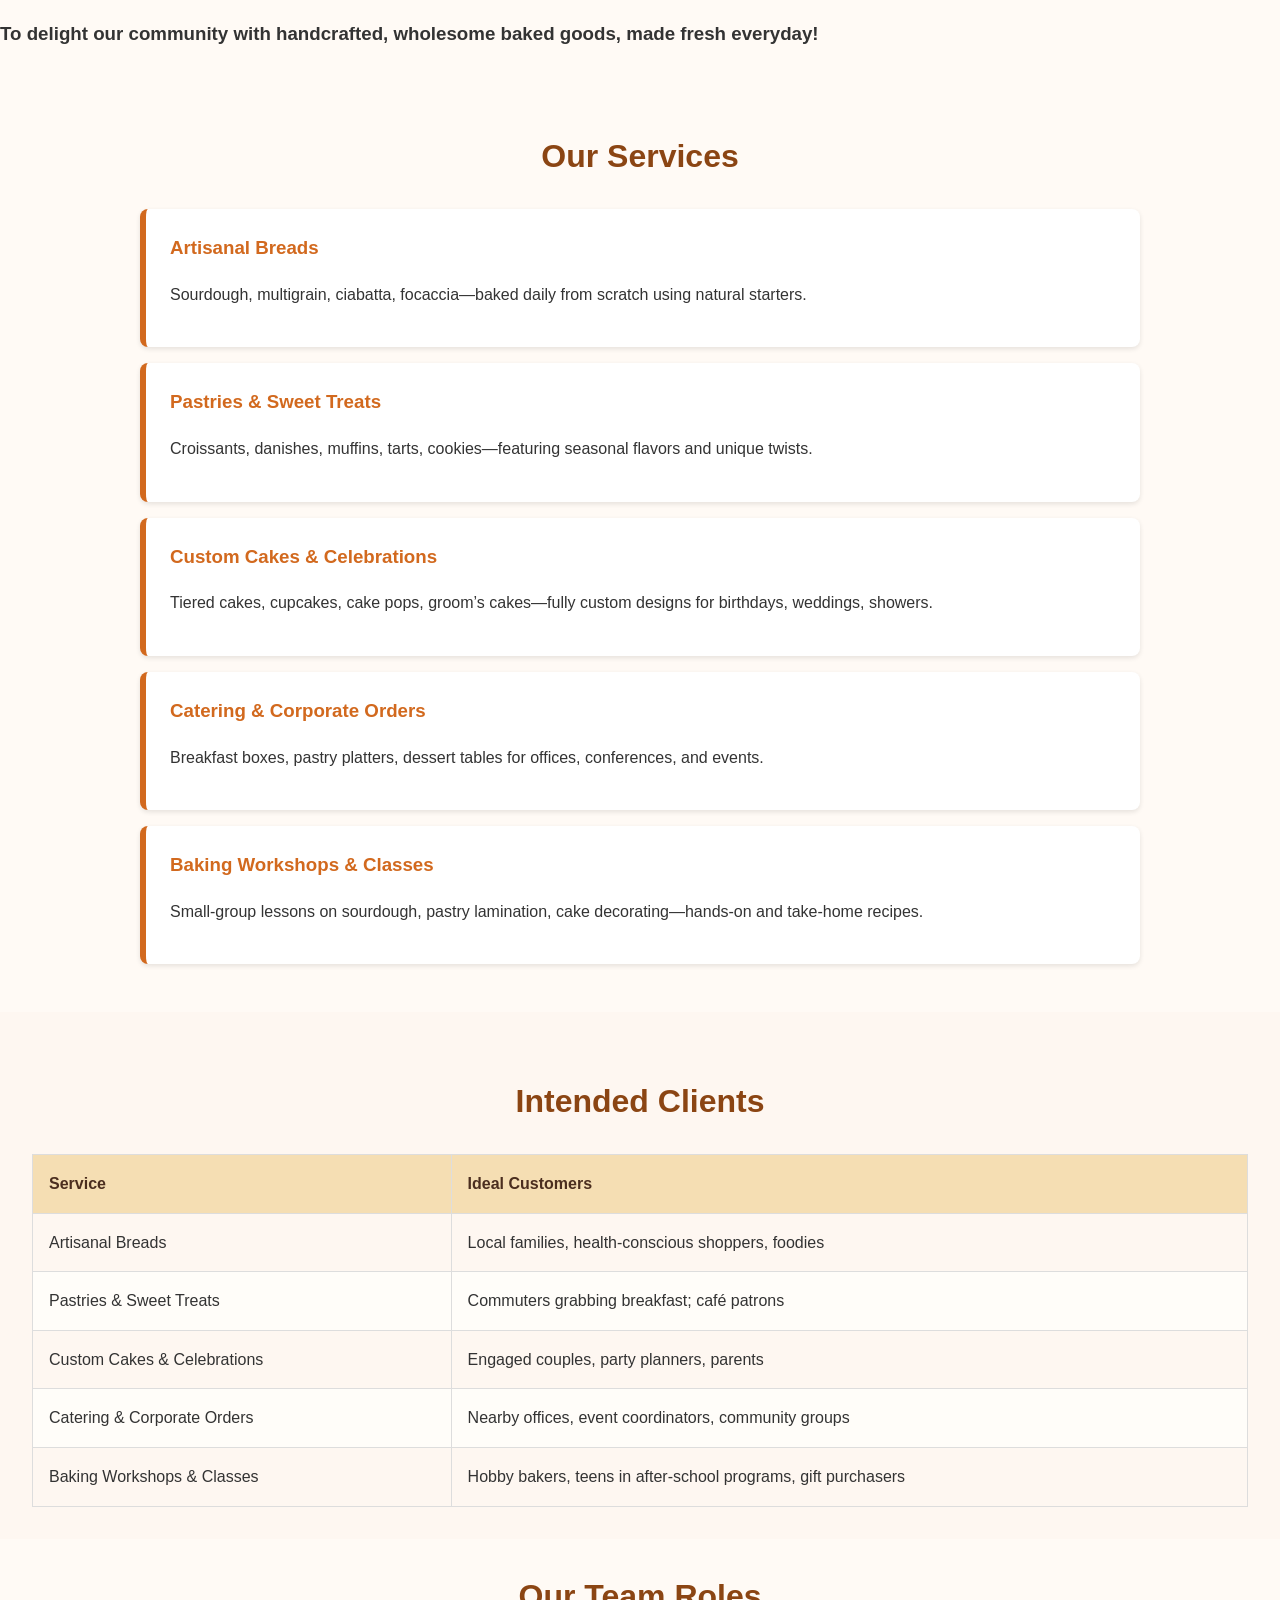
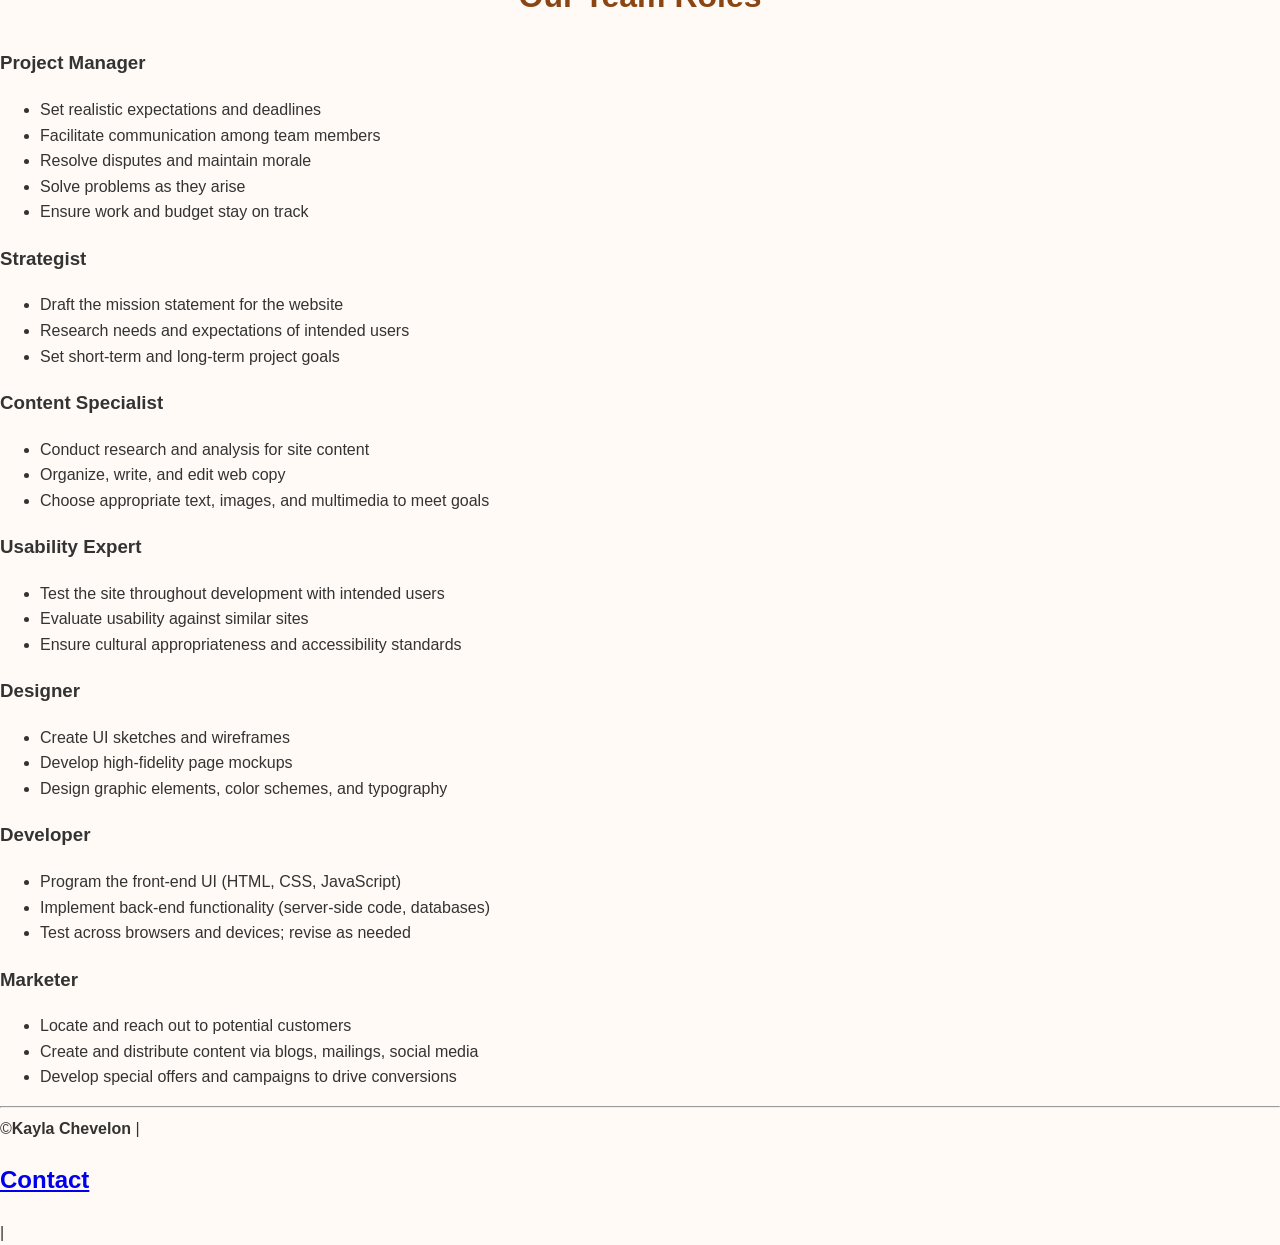
==== AwakenDelights.html @ bb623cba "Initial commit" ====
<!DOCTYPE html>
<html lang="en-us">
<!--[if lt IE 9]> 
    <script src="http://html5shim.googlecode.com/svn/trunk/html5.js"></script> 
<![endif]-->
<head>
    <title>Awaken Delights</title>
    <meta charset="utf-8">
    <meta name="viewport" content="width=device-width, initial-scale=1.0">
    <!--CSS Styles on page-->
    <style>
    </style>
        <header>
            <h3>To delight our community with handcrafted, wholesome baked goods, made fresh everyday!</h3>
        </header>
    <nav>
    </nav>
    <link rel="stylesheet" href="/bakery.css">
    <main>
        <section id="services">
            <h2>Our Services</h2>
          
            <article>
              <h3>Artisanal Breads</h3>
              <p>Sourdough, multigrain, ciabatta, focaccia—baked daily from scratch using natural starters.</p>
            </article>
          
            <article>
              <h3>Pastries & Sweet Treats</h3>
              <p>Croissants, danishes, muffins, tarts, cookies—featuring seasonal flavors and unique twists.</p>
            </article>
          
            <article>
              <h3>Custom Cakes & Celebrations</h3>
              <p>Tiered cakes, cupcakes, cake pops, groom’s cakes—fully custom designs for birthdays, weddings, showers.</p>
            </article>
          
            <article>
              <h3>Catering & Corporate Orders</h3>
              <p>Breakfast boxes, pastry platters, dessert tables for offices, conferences, and events.</p>
            </article>
          
            <article>
              <h3>Baking Workshops & Classes</h3>
              <p>Small-group lessons on sourdough, pastry lamination, cake decorating—hands-on and take-home recipes.</p>
            </article>
          </section>
          
          <section id="clients">
            <h2>Intended Clients</h2>
            <table>
              <thead>
                <tr>
                  <th>Service</th>
                  <th>Ideal Customers</th>
                </tr>
              </thead>
              <tbody>
                <tr>
                  <td>Artisanal Breads</td>
                  <td>Local families, health-conscious shoppers, foodies</td>
                </tr>
                <tr>
                  <td>Pastries & Sweet Treats</td>
                  <td>Commuters grabbing breakfast; café patrons</td>
                </tr>
                <tr>
                  <td>Custom Cakes & Celebrations</td>
                  <td>Engaged couples, party planners, parents</td>
                </tr>
                <tr>
                  <td>Catering & Corporate Orders</td>
                  <td>Nearby offices, event coordinators, community groups</td>
                </tr>
                <tr>
                  <td>Baking Workshops & Classes</td>
                  <td>Hobby bakers, teens in after-school programs, gift purchasers</td>
                </tr>
              </tbody>
            </table>
          </section>
          <section id="team-roles">
            <h2>Our Team Roles</h2>

            <article>
                <h3>Project Manager</h3>
                <ul>
                    <li>Set realistic expectations and deadlines</li>
                    <li>Facilitate communication among team members</li>
                    <li>Resolve disputes and maintain morale</li>
                    <li>Solve problems as they arise</li>
                    <li>Ensure work and budget stay on track</li>
                </ul>
            </article>

            <article>
                <h3>Strategist</h3>
                <ul>
                    <li>Draft the mission statement for the website</li>
                    <li>Research needs and expectations of intended users</li>
                    <li>Set short-term and long-term project goals</li>
                </ul>
            </article>

            <article>
                <h3>Content Specialist</h3>
                <ul>
                    <li>Conduct research and analysis for site content</li>
                    <li>Organize, write, and edit web copy</li>
                    <li>Choose appropriate text, images, and multimedia to meet goals</li>
                </ul>
            </article>

            <article>
                <h3>Usability Expert</h3>
                <ul>
                    <li>Test the site throughout development with intended users</li>
                    <li>Evaluate usability against similar sites</li>
                    <li>Ensure cultural appropriateness and accessibility standards</li>
                </ul>
            </article>

            <article>
                <h3>Designer</h3>
                <ul>
                    <li>Create UI sketches and wireframes</li>
                    <li>Develop high-fidelity page mockups</li>
                    <li>Design graphic elements, color schemes, and typography</li>
                </ul>
            </article>

            <article>
                <h3>Developer</h3>
                <ul>
                    <li>Program the front-end UI (HTML, CSS, JavaScript)</li>
                    <li>Implement back-end functionality (server-side code, databases)</li>
                    <li>Test across browsers and devices; revise as needed</li>
                </ul>
            </article>

            <article>
                <h3>Marketer</h3>
                <ul>
                    <li>Locate and reach out to potential customers</li>
                    <li>Create and distribute content via blogs, mailings, social media</li>
                    <li>Develop special offers and campaigns to drive conversions</li>
                </ul>
            </article>
            </section>
    </main>
<footer>
        <hr>
        <!--Contact Information-->
        &copy;<strong>Kayla Chevelon</strong> | 
        <a href="mailto:chevk7@mail.broward.edu"><h2>Contact</h2></a> | 
</footer>
</html>
---- bakery.css ----
/* General Styles */
body {
    font-family: 'Segoe UI', sans-serif;
    background-color: #fffaf5;
    color: #333;
    margin: 0;
    padding: 0;
    line-height: 1.6;
  }
  
  /* Section Headings */
  section h2 {
    text-align: center;
    font-size: 2rem;
    margin-top: 2rem;
    color: #8b4513; /* Rich brown for warmth */
  }
  
  /* Services Section */
  #services {
    padding: 2rem;
    max-width: 1000px;
    margin: auto;
  }
  
  #services article {
    background-color: #fff;
    border-left: 6px solid #d2691e; /* Cinnamon-like accent */
    padding: 1.5rem;
    margin: 1rem 0;
    box-shadow: 0 2px 5px rgba(0,0,0,0.1);
    border-radius: 8px;
  }
  
  #services h3 {
    margin-top: 0;
    color: #d2691e;
  }
  
  /* Clients Section */
  #clients {
    background-color: #fef7f1;
    padding: 2rem;
  }
  
  #clients table {
    width: 100%;
    border-collapse: collapse;
    margin-top: 1rem;
  }
  
  #clients th,
  #clients td {
    padding: 1rem;
    border: 1px solid #ddd;
    text-align: left;
  }
  
  #clients th {
    background-color: #f5deb3; /* Light wheat color */
    color: #4b2e1f;
  }
  
  #clients tbody tr:nth-child(even) {
    background-color: #fffdf9;
  }
  
  #clients tbody tr:hover {
    background-color: #fce8d5;
  }
  
  /* Responsive Design */
  @media (max-width: 768px) {
    #services, #clients {
      padding: 1rem;
    }
  
    #clients table, #clients thead, #clients tbody, #clients th, #clients td, #clients tr {
      display: block;
    }
  
    #clients tr {
      margin-bottom: 1rem;
    }
  
    #clients td {
      padding-left: 50%;
      position: relative;
    }
  
    #clients td::before {
      content: attr(data-label);
      position: absolute;
      left: 1rem;
      font-weight: bold;
      color: #8b4513;
    }
  
    #clients th {
      display: none;
    }
  }
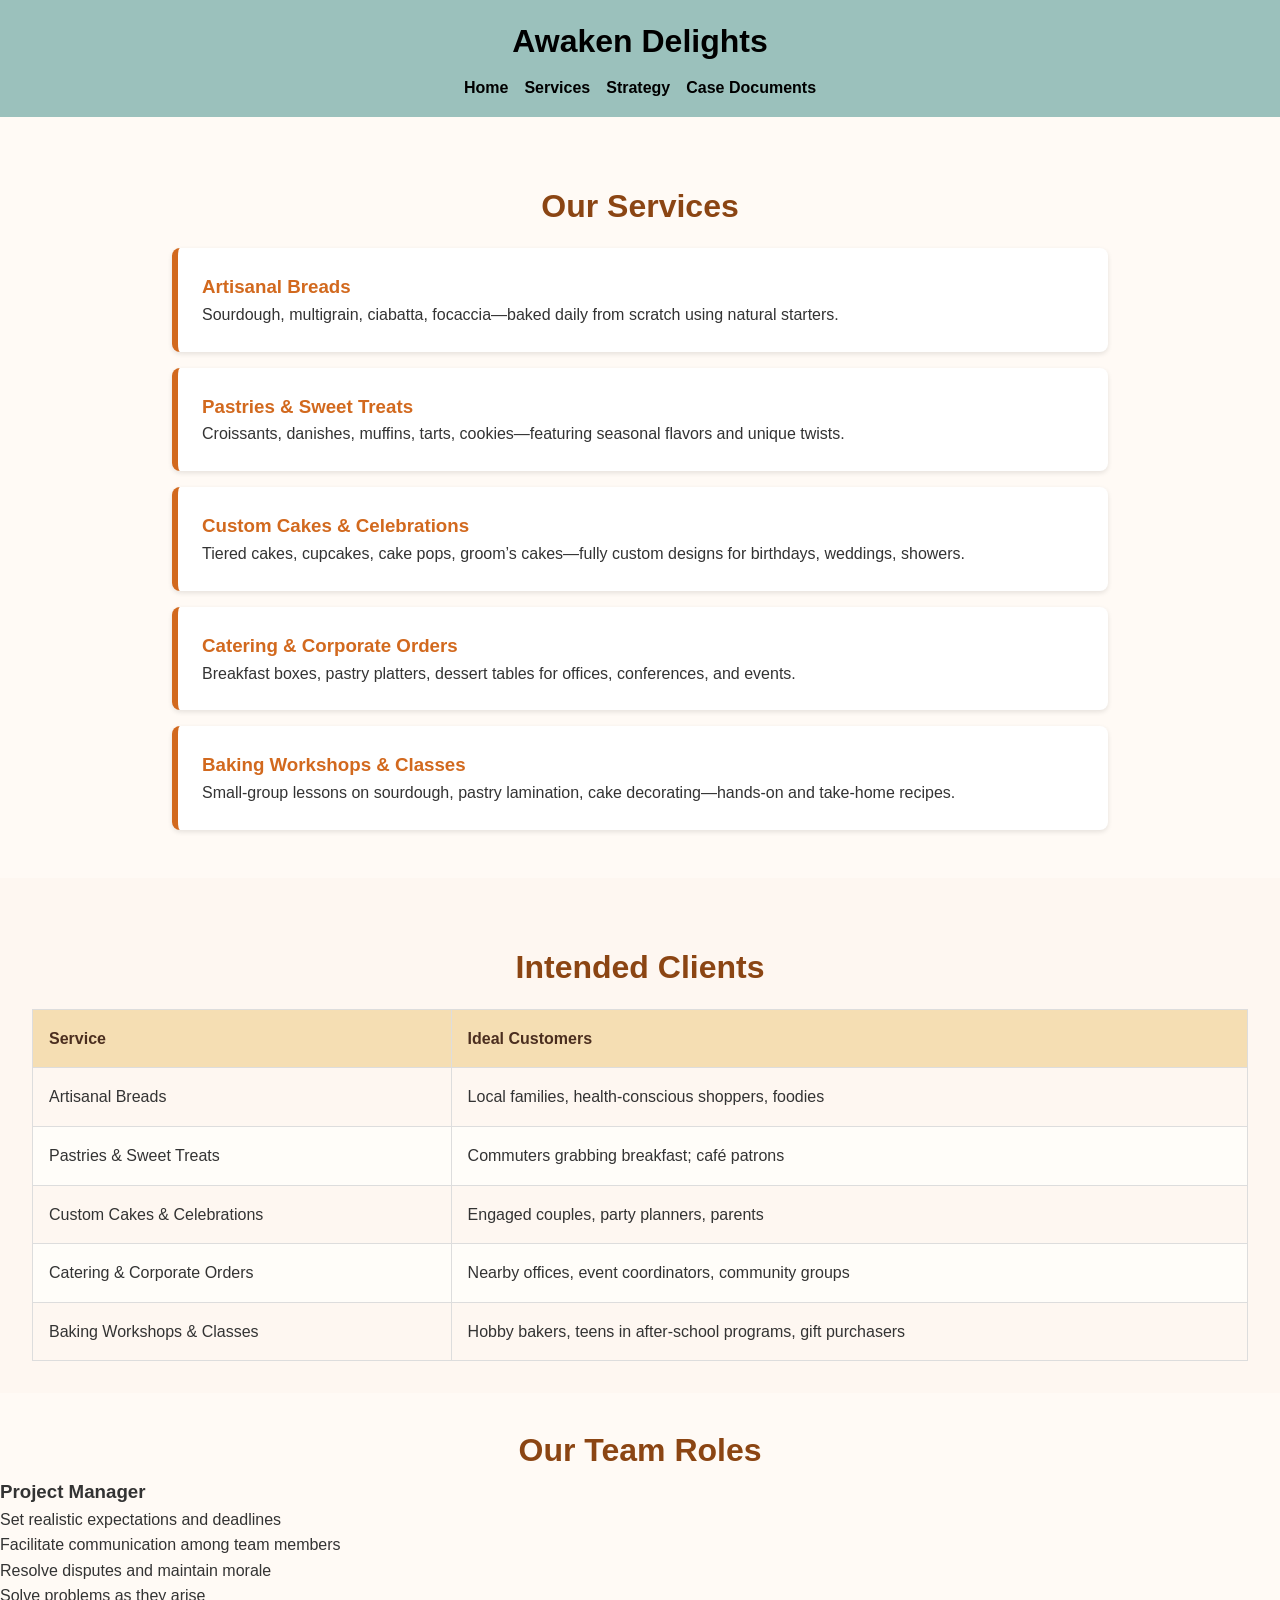
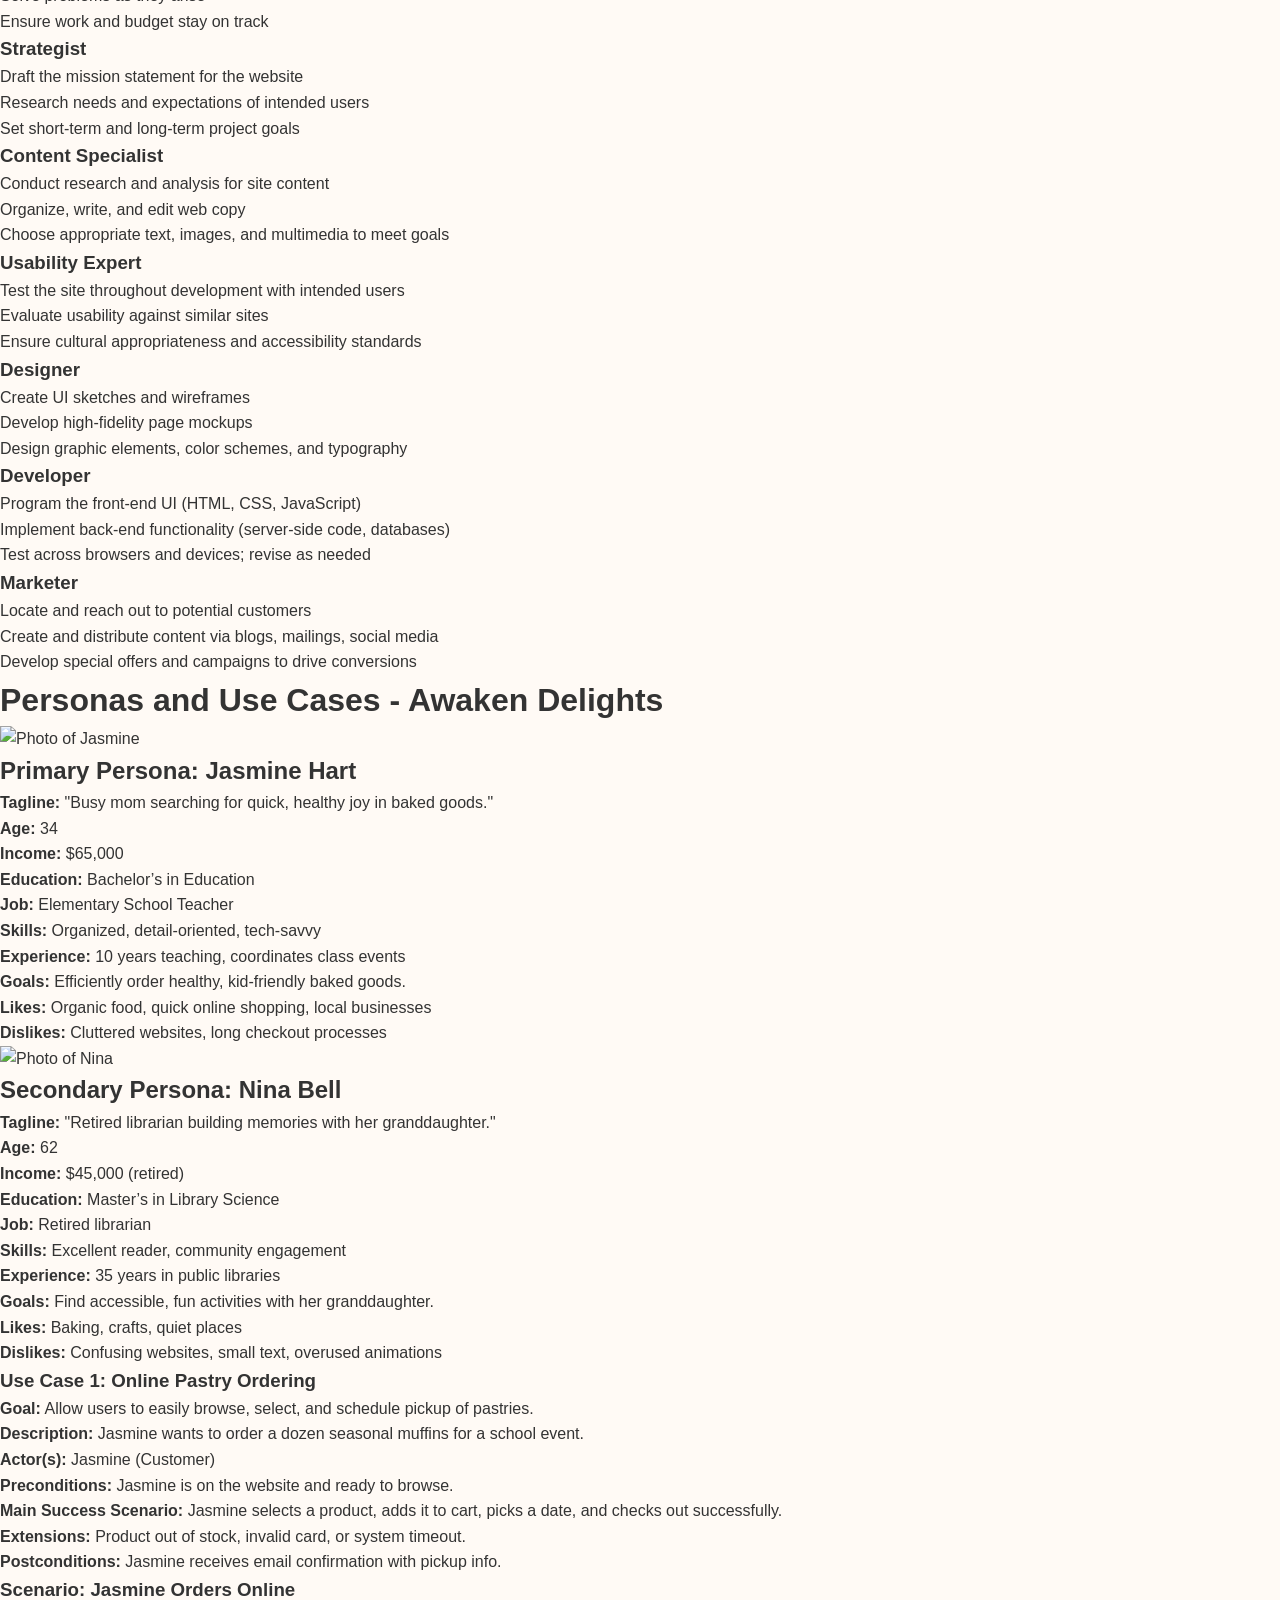
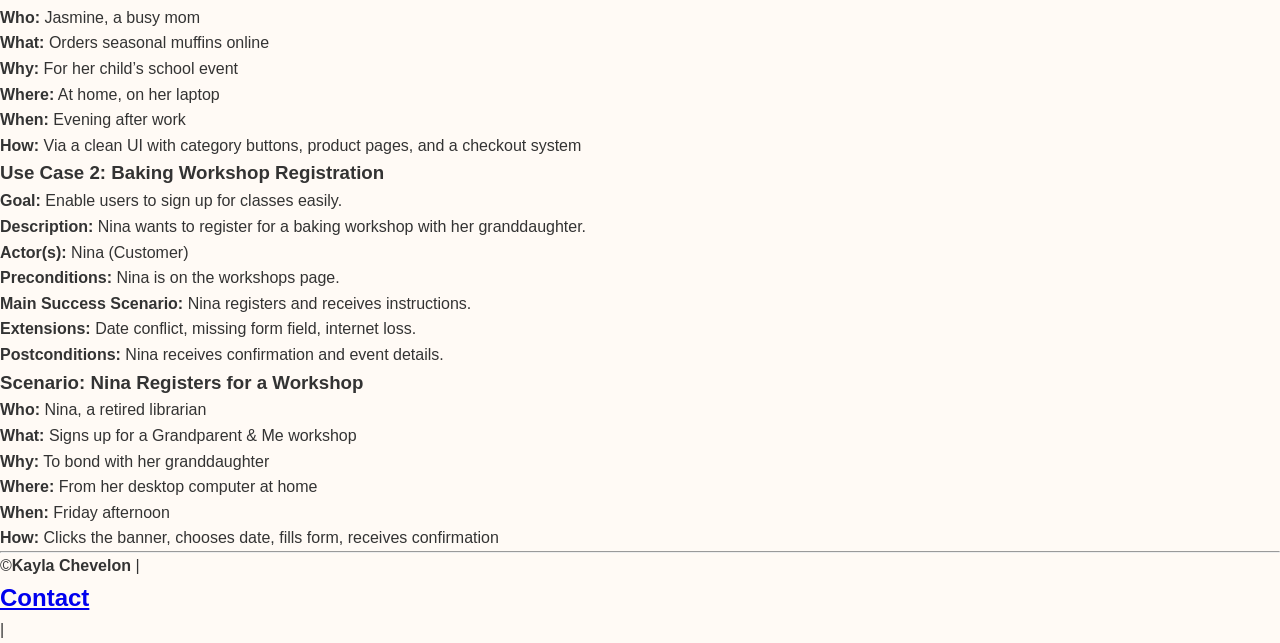
==== commit e17fa33e: "Changed html parts and added logos" ====
--- a/AwakenDelights.html
+++ b/AwakenDelights.html
@@ -10,12 +10,22 @@
     <!--CSS Styles on page-->
     <style>
     </style>
-        <header>
-            <h3>To delight our community with handcrafted, wholesome baked goods, made fresh everyday!</h3>
-        </header>
+    <link rel="stylesheet" href="/bakery2.css">
+    <link rel="stylesheet" href="/bakery.css">
+</head>
+<body>
+
+  <header class="site-header">
+    <h1>Awaken Delights</h1>
     <nav>
+      <ul class="nav-list">
+        <li><a href="index.html">Home</a></li>
+        <li><a href="/AwakenDelights.html">Services</a></li>
+        <li><a href="/strategy.html">Strategy</a></li>
+        <li><a href="/lab3.html">Case Documents</a></li>
+      </ul>
     </nav>
-    <link rel="stylesheet" href="/bakery.css">
+  </header>
     <main>
         <section id="services">
             <h2>Our Services</h2>
@@ -147,6 +157,89 @@
                 </ul>
             </article>
             </section>
+            <div class="container">
+    <h1>Personas and Use Cases - Awaken Delights</h1>
+
+    <div class="persona">
+      <div class="persona-header">
+        <img src="https://via.placeholder.com/100" alt="Photo of Jasmine">
+        <div>
+          <h2>Primary Persona: Jasmine Hart</h2>
+          <p><strong>Tagline:</strong> "Busy mom searching for quick, healthy joy in baked goods."
+        </div>
+      </div>
+      <p><strong>Age:</strong> 34<br>
+         <strong>Income:</strong> $65,000<br>
+         <strong>Education:</strong> Bachelor’s in Education</p>
+      <p><strong>Job:</strong> Elementary School Teacher<br>
+         <strong>Skills:</strong> Organized, detail-oriented, tech-savvy<br>
+         <strong>Experience:</strong> 10 years teaching, coordinates class events</p>
+      <p><strong>Goals:</strong> Efficiently order healthy, kid-friendly baked goods.<br>
+         <strong>Likes:</strong> Organic food, quick online shopping, local businesses<br>
+         <strong>Dislikes:</strong> Cluttered websites, long checkout processes</p>
+    </div>
+
+    <div class="persona">
+      <div class="persona-header">
+        <img src="https://via.placeholder.com/100" alt="Photo of Nina">
+        <div>
+          <h2>Secondary Persona: Nina Bell</h2>
+          <p><strong>Tagline:</strong> "Retired librarian building memories with her granddaughter."
+        </div>
+      </div>
+      <p><strong>Age:</strong> 62<br>
+         <strong>Income:</strong> $45,000 (retired)<br>
+         <strong>Education:</strong> Master’s in Library Science</p>
+      <p><strong>Job:</strong> Retired librarian<br>
+         <strong>Skills:</strong> Excellent reader, community engagement<br>
+         <strong>Experience:</strong> 35 years in public libraries</p>
+      <p><strong>Goals:</strong> Find accessible, fun activities with her granddaughter.<br>
+         <strong>Likes:</strong> Baking, crafts, quiet places<br>
+         <strong>Dislikes:</strong> Confusing websites, small text, overused animations</p>
+    </div>
+
+    <div class="use-case">
+      <h3>Use Case 1: Online Pastry Ordering</h3>
+      <p><strong>Goal:</strong> Allow users to easily browse, select, and schedule pickup of pastries.</p>
+      <p><strong>Description:</strong> Jasmine wants to order a dozen seasonal muffins for a school event.</p>
+      <p><strong>Actor(s):</strong> Jasmine (Customer)</p>
+      <p><strong>Preconditions:</strong> Jasmine is on the website and ready to browse.</p>
+      <p><strong>Main Success Scenario:</strong> Jasmine selects a product, adds it to cart, picks a date, and checks out successfully.</p>
+      <p><strong>Extensions:</strong> Product out of stock, invalid card, or system timeout.</p>
+      <p><strong>Postconditions:</strong> Jasmine receives email confirmation with pickup info.</p>
+    </div>
+
+    <div class="scenario">
+      <h3>Scenario: Jasmine Orders Online</h3>
+      <p><strong>Who:</strong> Jasmine, a busy mom</p>
+      <p><strong>What:</strong> Orders seasonal muffins online</p>
+      <p><strong>Why:</strong> For her child’s school event</p>
+      <p><strong>Where:</strong> At home, on her laptop</p>
+      <p><strong>When:</strong> Evening after work</p>
+      <p><strong>How:</strong> Via a clean UI with category buttons, product pages, and a checkout system</p>
+    </div>
+
+    <div class="use-case">
+      <h3>Use Case 2: Baking Workshop Registration</h3>
+      <p><strong>Goal:</strong> Enable users to sign up for classes easily.</p>
+      <p><strong>Description:</strong> Nina wants to register for a baking workshop with her granddaughter.</p>
+      <p><strong>Actor(s):</strong> Nina (Customer)</p>
+      <p><strong>Preconditions:</strong> Nina is on the workshops page.</p>
+      <p><strong>Main Success Scenario:</strong> Nina registers and receives instructions.</p>
+      <p><strong>Extensions:</strong> Date conflict, missing form field, internet loss.</p>
+      <p><strong>Postconditions:</strong> Nina receives confirmation and event details.</p>
+    </div>
+
+    <div class="scenario">
+      <h3>Scenario: Nina Registers for a Workshop</h3>
+      <p><strong>Who:</strong> Nina, a retired librarian</p>
+      <p><strong>What:</strong> Signs up for a Grandparent & Me workshop</p>
+      <p><strong>Why:</strong> To bond with her granddaughter</p>
+      <p><strong>Where:</strong> From her desktop computer at home</p>
+      <p><strong>When:</strong> Friday afternoon</p>
+      <p><strong>How:</strong> Clicks the banner, chooses date, fills form, receives confirmation</p>
+    </div>
+  </div>
     </main>
 <footer>
         <hr>
--- a/bakery2.css
+++ b/bakery2.css
@@ -0,0 +1,76 @@
+/* 1. CSS Variables for Your New Color Palette */
+:root {
+    /* --color-bg: #f2eea8;      soft cream */
+    --color-primary: #9BC1BC; /* sage green */
+    --color-accent: #F49097;  /* warm coral */
+    --color-text: #333333;    /* dark gray for legibility */
+  }
+  /* Site Architecture */
+  /* Home (index.html)
+├─ Menu (menu.html)
+├─ About Us (about.html)
+├─ Contact (contact.html) */
+  
+  /* 2. Global Reset & Body */
+  * {
+    margin: 0;
+    padding: 0;
+    box-sizing: border-box;
+  }
+  body {
+    font-family: Arial, sans-serif;
+    background-color: var(--color-bg);
+    color: var(--color-text);
+    line-height: 1.5;
+  }
+  
+  /* 3. Header & Nav */
+  .site-header {
+    background-color: var(--color-primary);
+    color:black;
+    padding: 1em;
+    text-align: center;
+  }
+  .nav-list {
+    list-style: none;
+    display: flex;
+    justify-content: center;
+    gap: 1em;
+    margin-top: 0.5em;
+  }
+  .nav-list a {
+    color: black;
+    text-decoration: none;
+    font-weight: bold;
+  }
+  .nav-list a:hover {
+    color: var(--color-accent);
+  }
+  
+  /* 4. Hero Section */
+  .hero {
+    background-color: var(--color-accent);
+    color: white;
+    padding: 2em 1em;
+    text-align: center;
+  }
+  
+  /* 5. Services Grid */
+  .services {
+    display: flex;
+    flex-wrap: wrap;
+    gap: 1em;
+    padding: 1em;
+  }
+  .services article {
+    flex: 1 1 250px;
+    background: white;
+    border: 2px solid var(--color-primary);
+    padding: 1em;
+  }
+  
+  /* 6. Footer */
+  .site-footer {
+    background-color: var(--color-primary);
+    color:
+  }
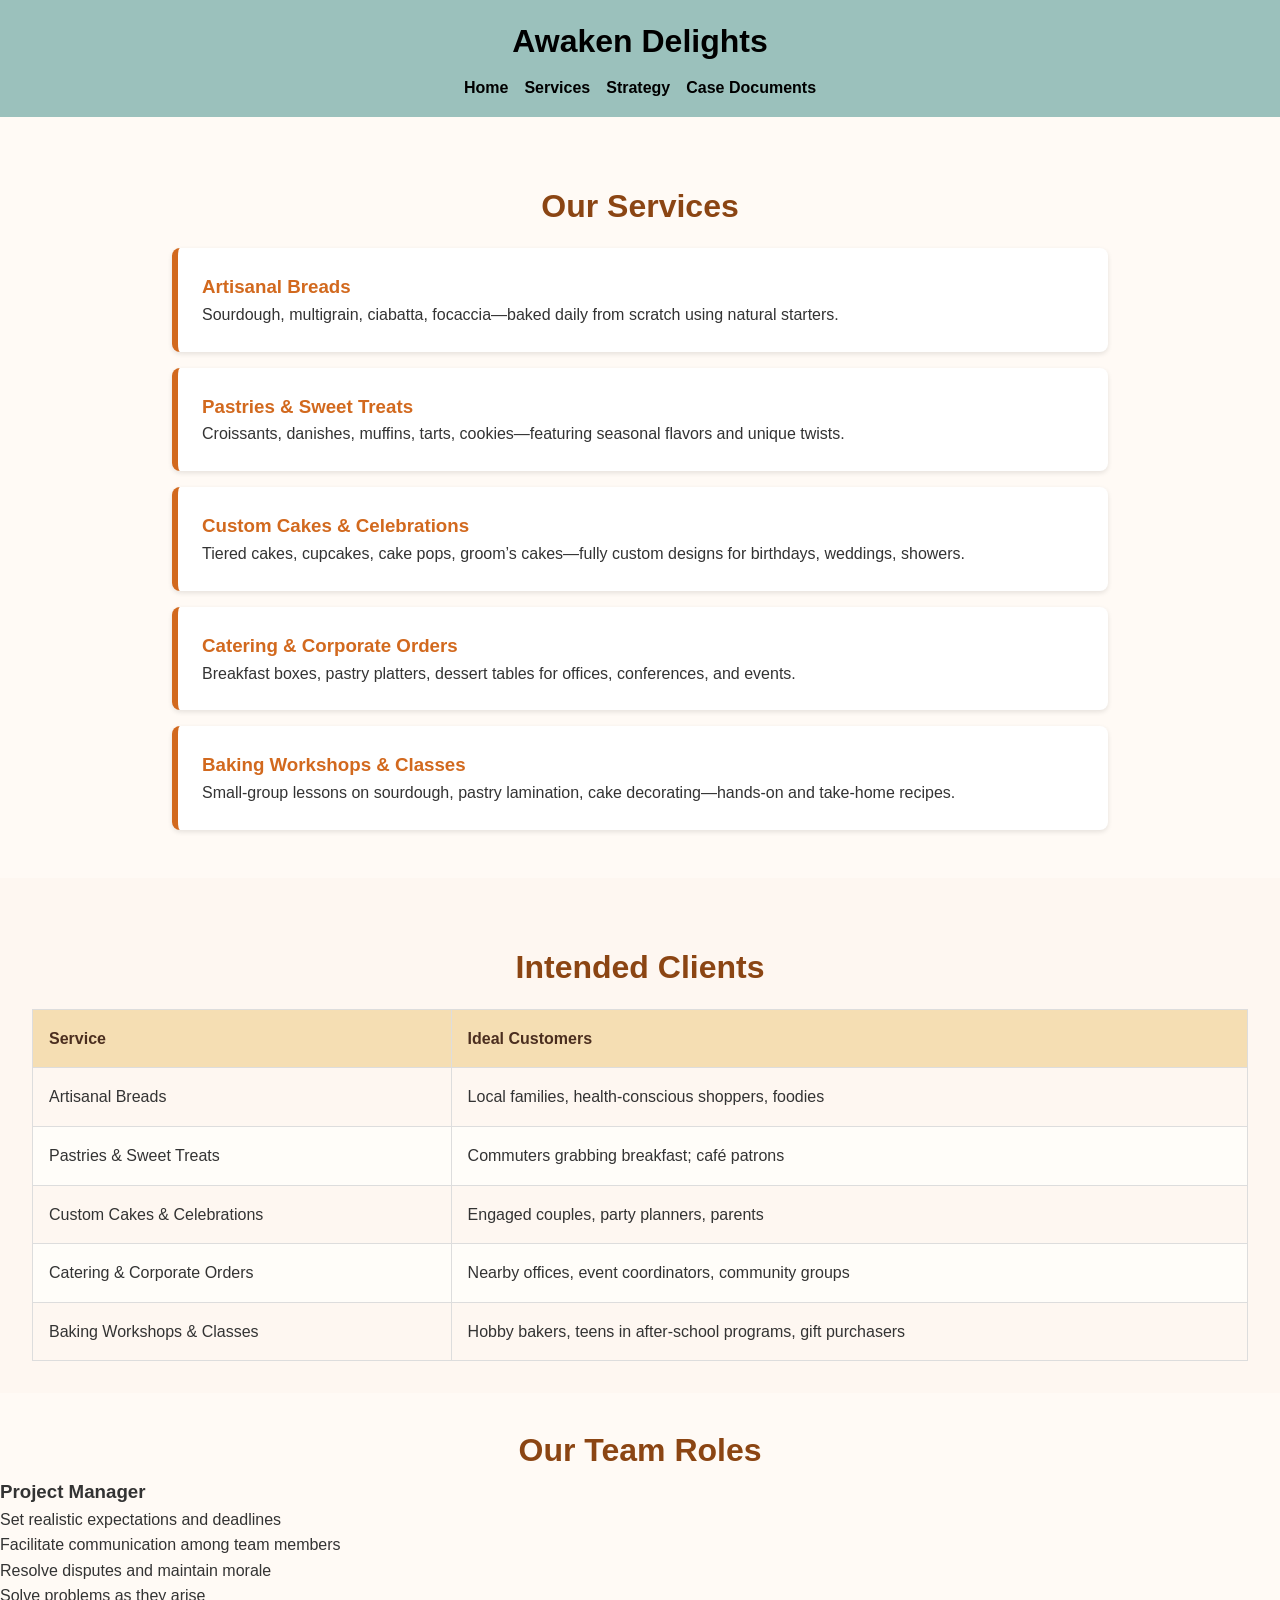
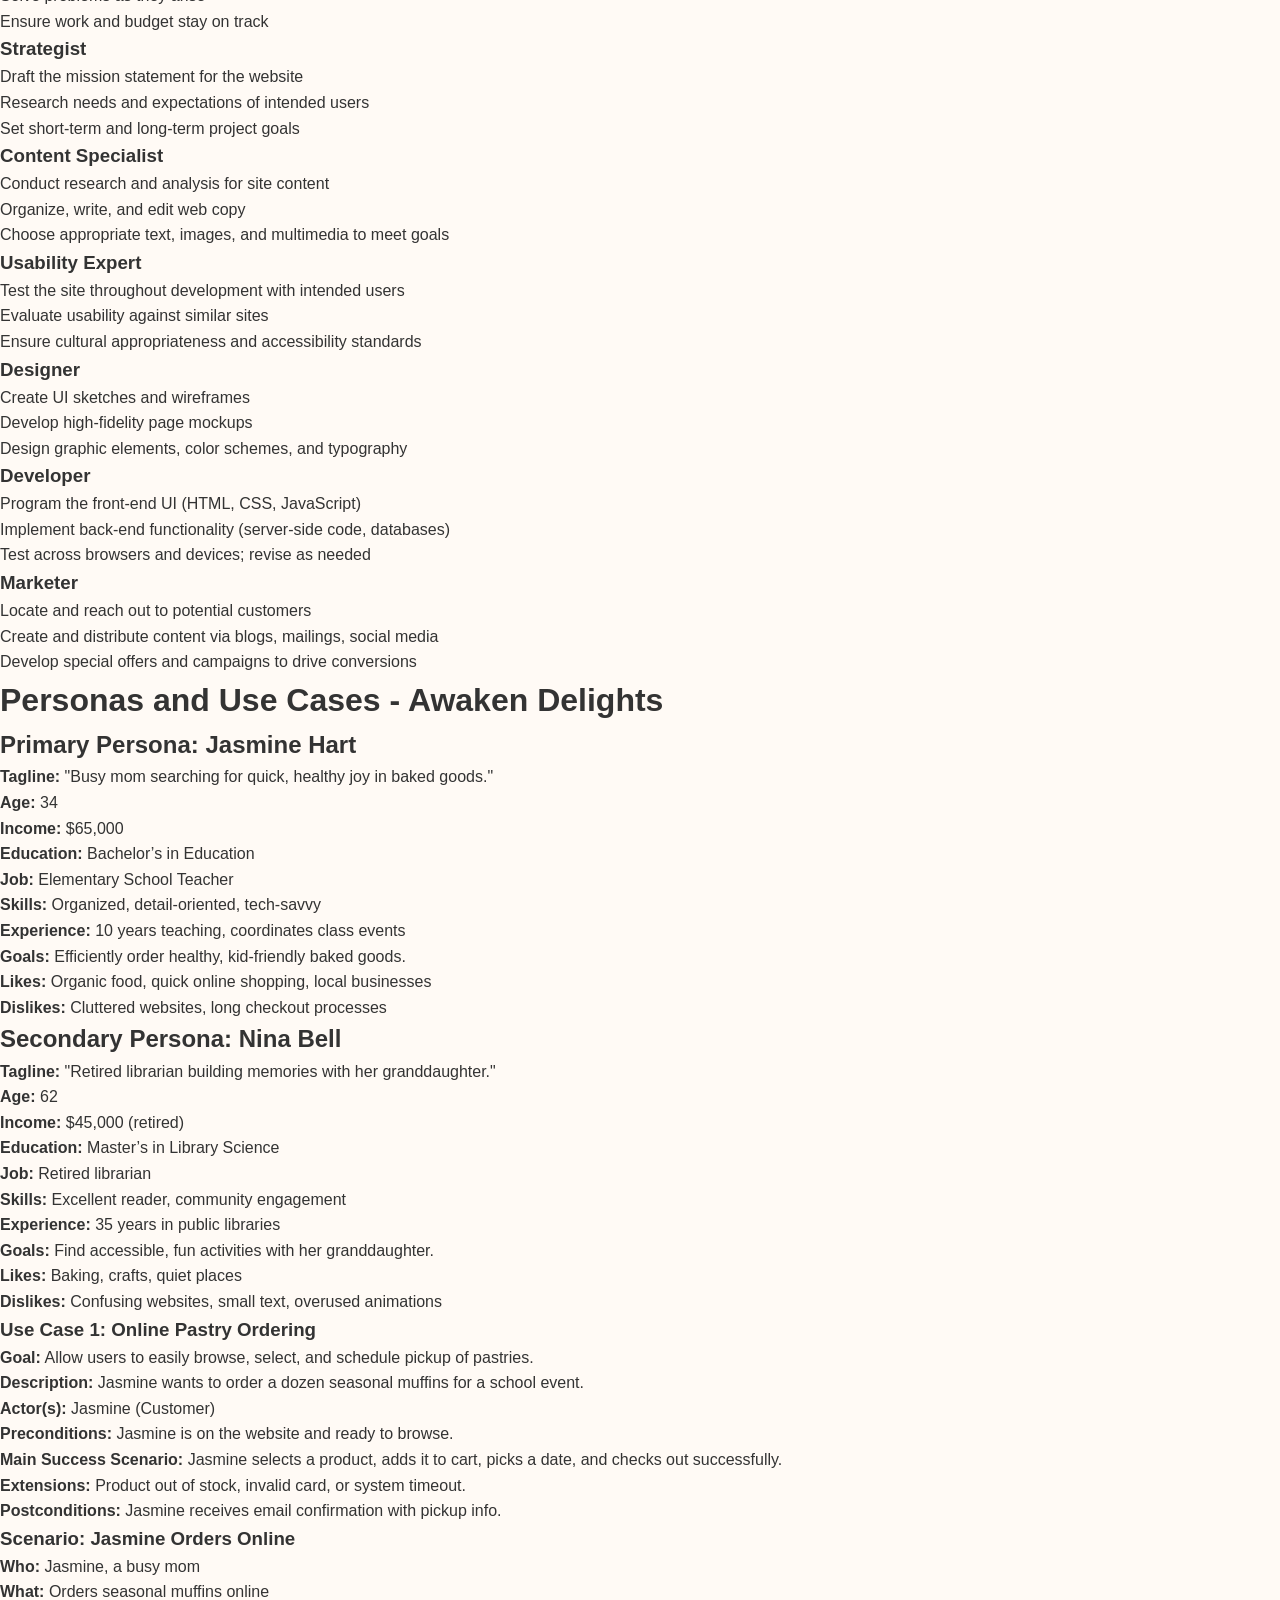
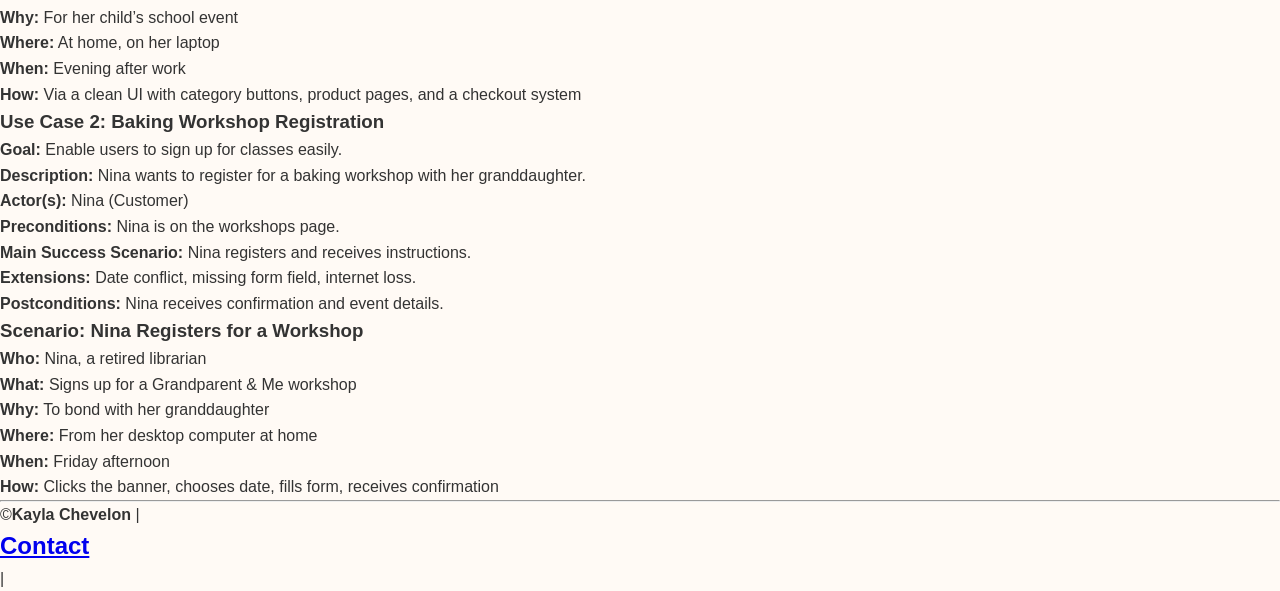
==== commit 77a0a896: "css and logo designs into folders and made changes to html files" ====
--- a/AwakenDelights.html
+++ b/AwakenDelights.html
@@ -162,7 +162,6 @@
 
     <div class="persona">
       <div class="persona-header">
-        <img src="https://via.placeholder.com/100" alt="Photo of Jasmine">
         <div>
           <h2>Primary Persona: Jasmine Hart</h2>
           <p><strong>Tagline:</strong> "Busy mom searching for quick, healthy joy in baked goods."
@@ -181,7 +180,6 @@
 
     <div class="persona">
       <div class="persona-header">
-        <img src="https://via.placeholder.com/100" alt="Photo of Nina">
         <div>
           <h2>Secondary Persona: Nina Bell</h2>
           <p><strong>Tagline:</strong> "Retired librarian building memories with her granddaughter."
